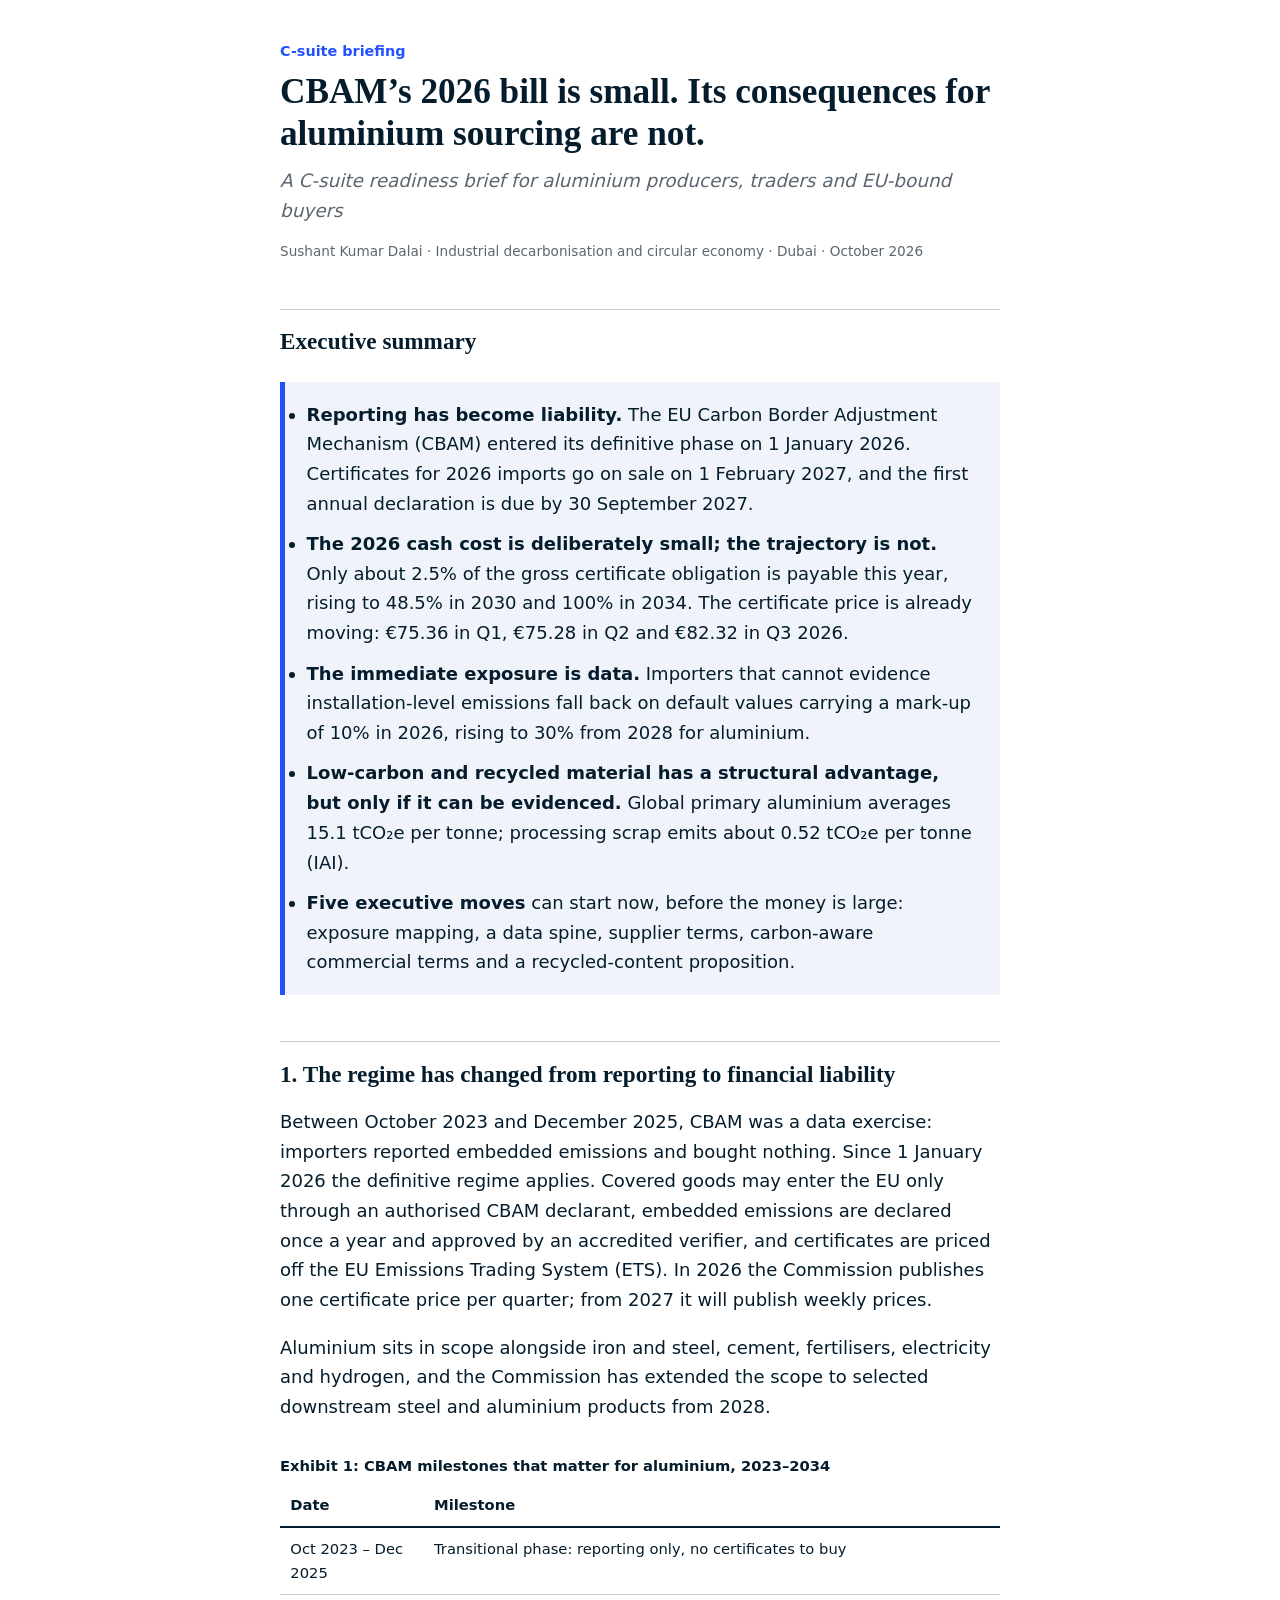
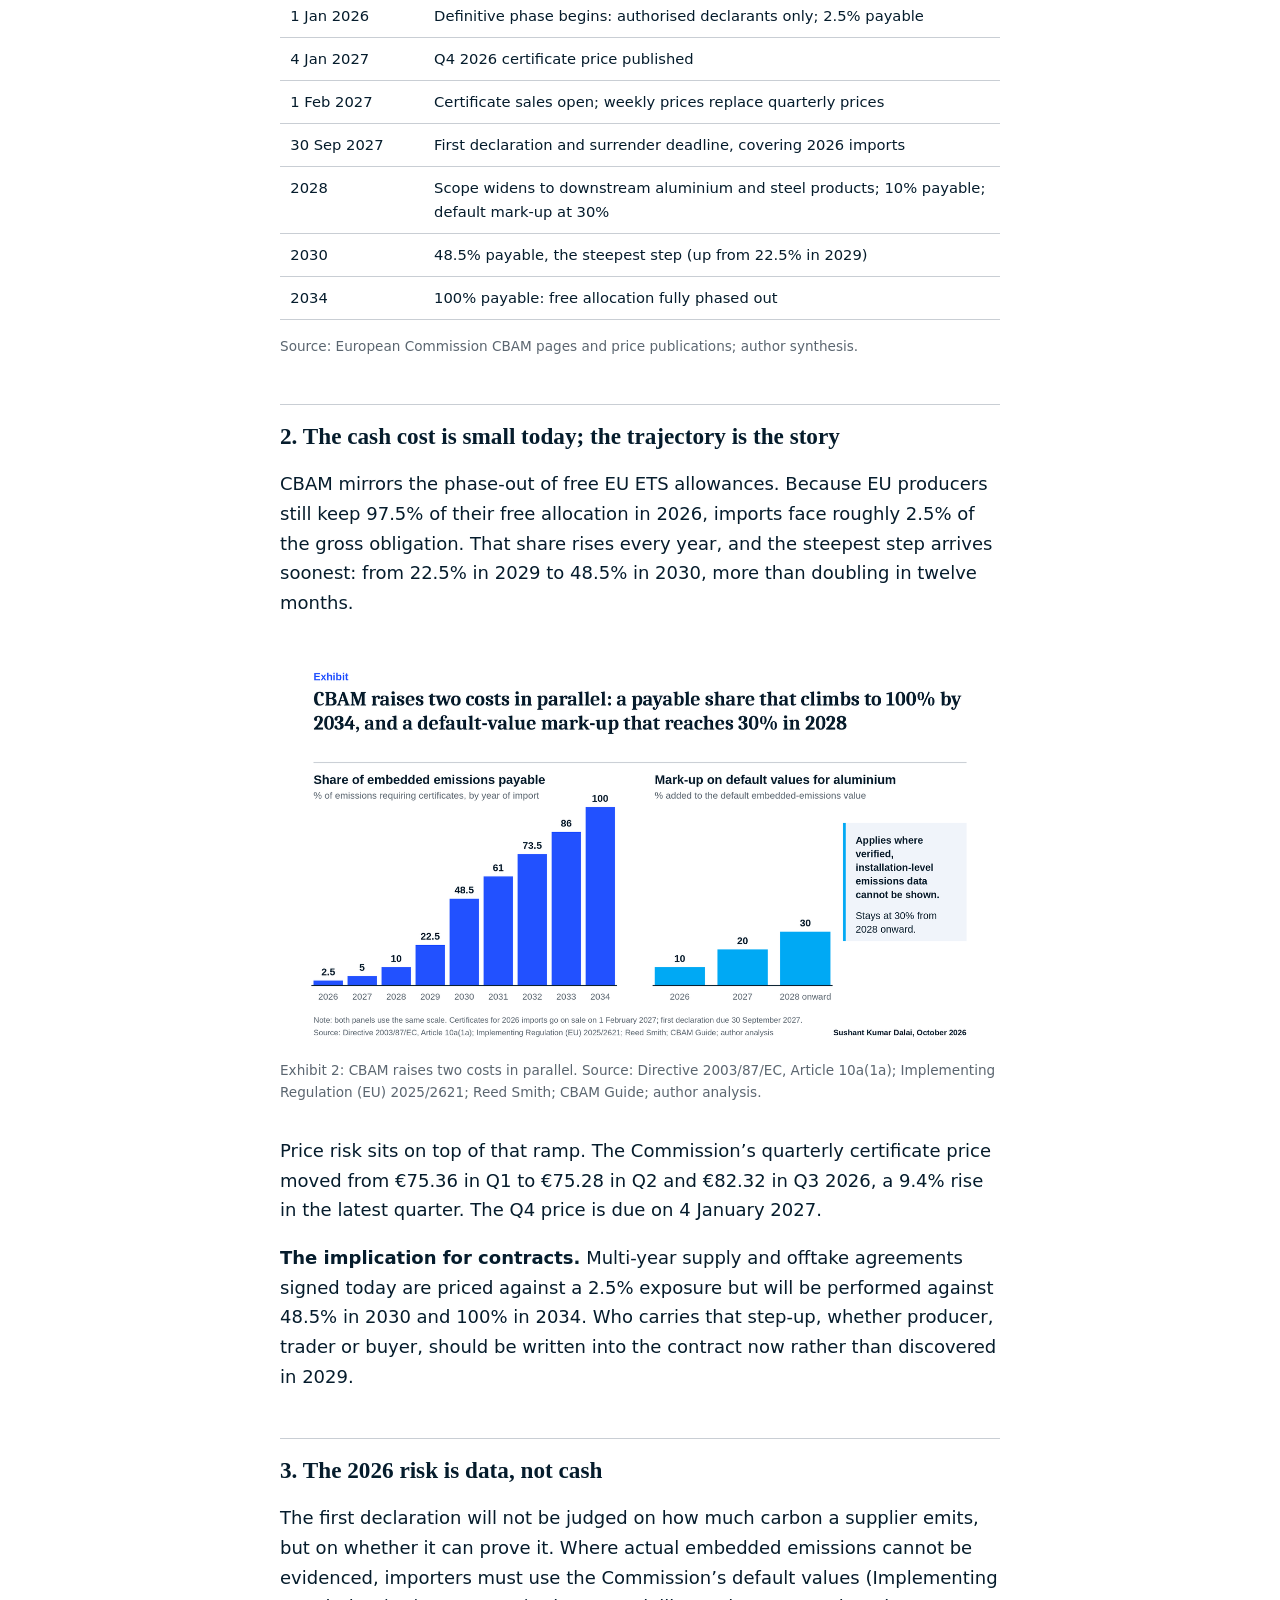
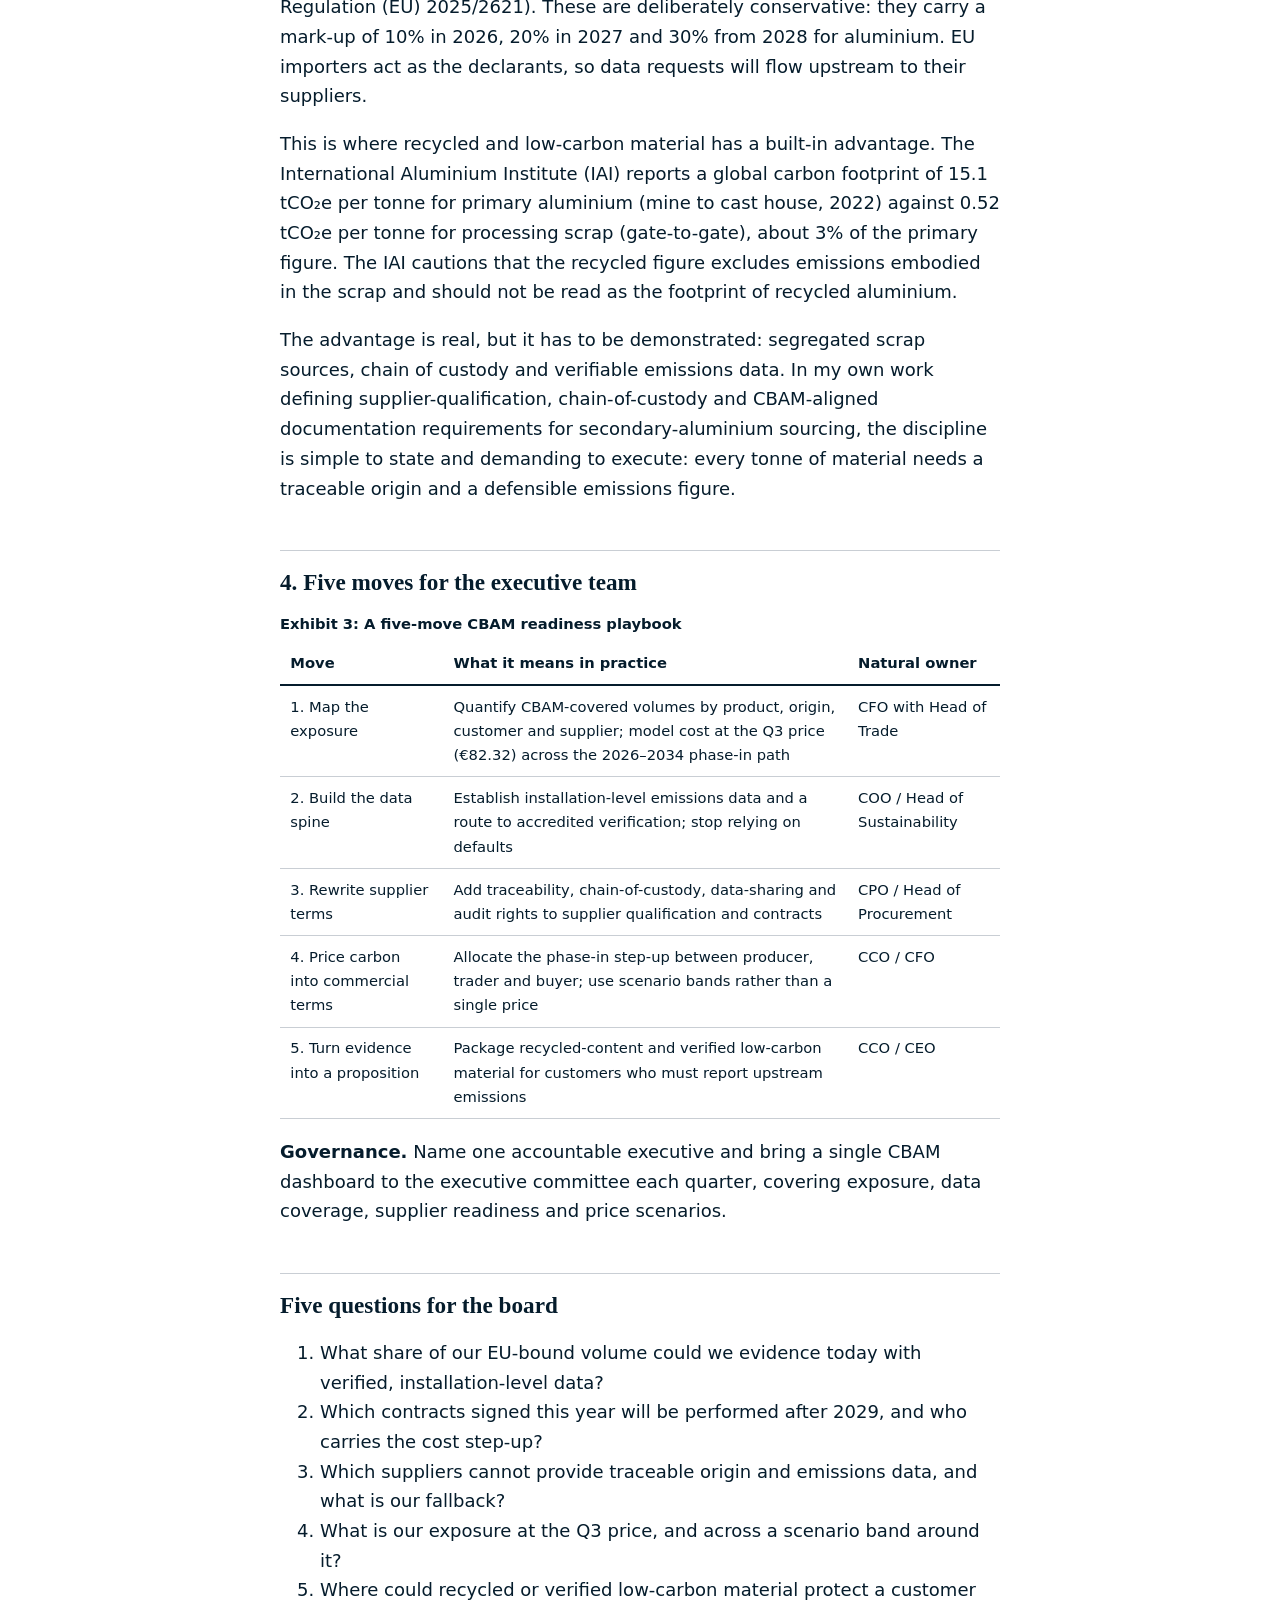
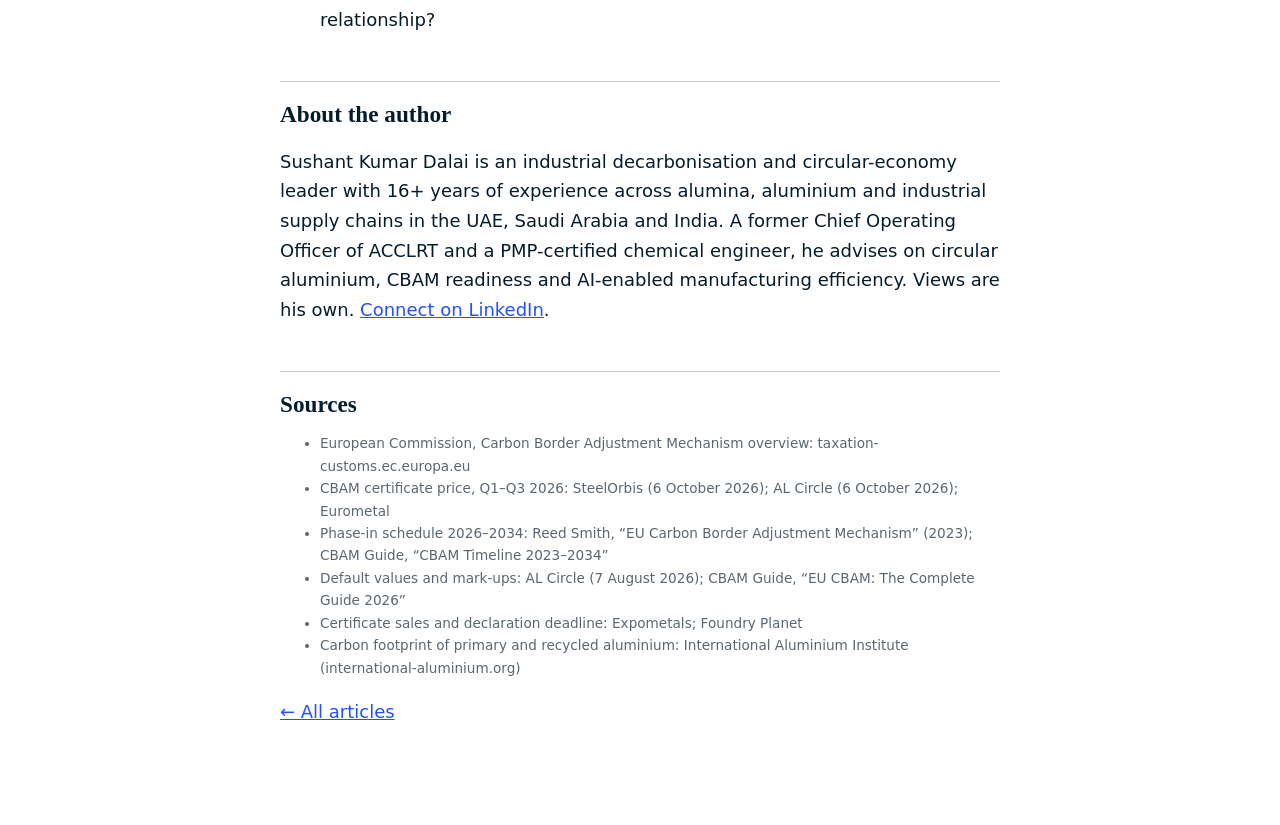
==== cbam-aluminium.html @ 8f53d55a "Add files via upload" ====
<!DOCTYPE html>
<html lang="en-GB">
<head>
<meta charset="utf-8">
<meta name="viewport" content="width=device-width, initial-scale=1">
<title>CBAM’s 2026 bill is small. Its consequences for aluminium sourcing are not.</title>
<meta name="description" content="A C-suite readiness brief for aluminium producers, traders and EU-bound buyers on the EU Carbon Border Adjustment Mechanism.">
<meta property="og:type" content="article">
<meta property="og:title" content="CBAM’s 2026 bill is small. Its consequences for aluminium sourcing are not.">
<meta property="og:description" content="A C-suite readiness brief for aluminium producers, traders and EU-bound buyers.">
<meta property="og:image" content="https://USERNAME.github.io/insights/article1_cbam_two_costs_exhibit_1376x768.png">
<link rel="stylesheet" href="style.css">
</head>
<body>
<main>
<p class="kicker">C-suite briefing</p>
<h1>CBAM’s 2026 bill is small. Its consequences for aluminium sourcing are not.</h1>
<p class="dek">A C-suite readiness brief for aluminium producers, traders and EU-bound buyers</p>
<p class="by">Sushant Kumar Dalai · Industrial decarbonisation and circular economy · Dubai · October 2026</p>

<h2>Executive summary</h2>
<ul class="box">
<li><strong>Reporting has become liability.</strong> The EU Carbon Border Adjustment Mechanism (CBAM) entered its definitive phase on 1 January 2026. Certificates for 2026 imports go on sale on 1 February 2027, and the first annual declaration is due by 30 September 2027.</li>
<li><strong>The 2026 cash cost is deliberately small; the trajectory is not.</strong> Only about 2.5% of the gross certificate obligation is payable this year, rising to 48.5% in 2030 and 100% in 2034. The certificate price is already moving: €75.36 in Q1, €75.28 in Q2 and €82.32 in Q3 2026.</li>
<li><strong>The immediate exposure is data.</strong> Importers that cannot evidence installation-level emissions fall back on default values carrying a mark-up of 10% in 2026, rising to 30% from 2028 for aluminium.</li>
<li><strong>Low-carbon and recycled material has a structural advantage, but only if it can be evidenced.</strong> Global primary aluminium averages 15.1 tCO₂e per tonne; processing scrap emits about 0.52 tCO₂e per tonne (IAI).</li>
<li><strong>Five executive moves</strong> can start now, before the money is large: exposure mapping, a data spine, supplier terms, carbon-aware commercial terms and a recycled-content proposition.</li>
</ul>

<h2>1. The regime has changed from reporting to financial liability</h2>
<p>Between October 2023 and December 2025, CBAM was a data exercise: importers reported embedded emissions and bought nothing. Since 1 January 2026 the definitive regime applies. Covered goods may enter the EU only through an authorised CBAM declarant, embedded emissions are declared once a year and approved by an accredited verifier, and certificates are priced off the EU Emissions Trading System (ETS). In 2026 the Commission publishes one certificate price per quarter; from 2027 it will publish weekly prices.</p>
<p>Aluminium sits in scope alongside iron and steel, cement, fertilisers, electricity and hydrogen, and the Commission has extended the scope to selected downstream steel and aluminium products from 2028.</p>
<figure>
<table>
<caption style="text-align:left;font-weight:700;padding-bottom:.4em">Exhibit 1: CBAM milestones that matter for aluminium, 2023–2034</caption>
<thead><tr><th>Date</th><th>Milestone</th></tr></thead>
<tbody>
<tr><td>Oct 2023 – Dec 2025</td><td>Transitional phase: reporting only, no certificates to buy</td></tr>
<tr><td>1 Jan 2026</td><td>Definitive phase begins: authorised declarants only; 2.5% payable</td></tr>
<tr><td>4 Jan 2027</td><td>Q4 2026 certificate price published</td></tr>
<tr><td>1 Feb 2027</td><td>Certificate sales open; weekly prices replace quarterly prices</td></tr>
<tr><td>30 Sep 2027</td><td>First declaration and surrender deadline, covering 2026 imports</td></tr>
<tr><td>2028</td><td>Scope widens to downstream aluminium and steel products; 10% payable; default mark-up at 30%</td></tr>
<tr><td>2030</td><td>48.5% payable, the steepest step (up from 22.5% in 2029)</td></tr>
<tr><td>2034</td><td>100% payable: free allocation fully phased out</td></tr>
</tbody></table>
<figcaption>Source: European Commission CBAM pages and price publications; author synthesis.</figcaption>
</figure>

<h2>2. The cash cost is small today; the trajectory is the story</h2>
<p>CBAM mirrors the phase-out of free EU ETS allowances. Because EU producers still keep 97.5% of their free allocation in 2026, imports face roughly 2.5% of the gross obligation. That share rises every year, and the steepest step arrives soonest: from 22.5% in 2029 to 48.5% in 2030, more than doubling in twelve months.</p>
<figure>
<img src="article1_cbam_two_costs_exhibit_1376x768.png" alt="Two panels: the share of embedded emissions payable under CBAM rises from 2.5% in 2026 to 100% in 2034; the mark-up on default values for aluminium is 10% in 2026, 20% in 2027 and 30% from 2028.">
<figcaption>Exhibit 2: CBAM raises two costs in parallel. Source: Directive 2003/87/EC, Article 10a(1a); Implementing Regulation (EU) 2025/2621; Reed Smith; CBAM Guide; author analysis.</figcaption>
</figure>
<p>Price risk sits on top of that ramp. The Commission’s quarterly certificate price moved from €75.36 in Q1 to €75.28 in Q2 and €82.32 in Q3 2026, a 9.4% rise in the latest quarter. The Q4 price is due on 4 January 2027.</p>
<p><strong>The implication for contracts.</strong> Multi-year supply and offtake agreements signed today are priced against a 2.5% exposure but will be performed against 48.5% in 2030 and 100% in 2034. Who carries that step-up, whether producer, trader or buyer, should be written into the contract now rather than discovered in 2029.</p>

<h2>3. The 2026 risk is data, not cash</h2>
<p>The first declaration will not be judged on how much carbon a supplier emits, but on whether it can prove it. Where actual embedded emissions cannot be evidenced, importers must use the Commission’s default values (Implementing Regulation (EU) 2025/2621). These are deliberately conservative: they carry a mark-up of 10% in 2026, 20% in 2027 and 30% from 2028 for aluminium. EU importers act as the declarants, so data requests will flow upstream to their suppliers.</p>
<p>This is where recycled and low-carbon material has a built-in advantage. The International Aluminium Institute (IAI) reports a global carbon footprint of 15.1 tCO₂e per tonne for primary aluminium (mine to cast house, 2022) against 0.52 tCO₂e per tonne for processing scrap (gate-to-gate), about 3% of the primary figure. The IAI cautions that the recycled figure excludes emissions embodied in the scrap and should not be read as the footprint of recycled aluminium.</p>
<p>The advantage is real, but it has to be demonstrated: segregated scrap sources, chain of custody and verifiable emissions data. In my own work defining supplier-qualification, chain-of-custody and CBAM-aligned documentation requirements for secondary-aluminium sourcing, the discipline is simple to state and demanding to execute: every tonne of material needs a traceable origin and a defensible emissions figure.</p>

<h2>4. Five moves for the executive team</h2>
<table>
<caption style="text-align:left;font-weight:700;padding-bottom:.4em">Exhibit 3: A five-move CBAM readiness playbook</caption>
<thead><tr><th>Move</th><th>What it means in practice</th><th>Natural owner</th></tr></thead>
<tbody>
<tr><td>1. Map the exposure</td><td>Quantify CBAM-covered volumes by product, origin, customer and supplier; model cost at the Q3 price (€82.32) across the 2026–2034 phase-in path</td><td>CFO with Head of Trade</td></tr>
<tr><td>2. Build the data spine</td><td>Establish installation-level emissions data and a route to accredited verification; stop relying on defaults</td><td>COO / Head of Sustainability</td></tr>
<tr><td>3. Rewrite supplier terms</td><td>Add traceability, chain-of-custody, data-sharing and audit rights to supplier qualification and contracts</td><td>CPO / Head of Procurement</td></tr>
<tr><td>4. Price carbon into commercial terms</td><td>Allocate the phase-in step-up between producer, trader and buyer; use scenario bands rather than a single price</td><td>CCO / CFO</td></tr>
<tr><td>5. Turn evidence into a proposition</td><td>Package recycled-content and verified low-carbon material for customers who must report upstream emissions</td><td>CCO / CEO</td></tr>
</tbody></table>
<p><strong>Governance.</strong> Name one accountable executive and bring a single CBAM dashboard to the executive committee each quarter, covering exposure, data coverage, supplier readiness and price scenarios.</p>

<h2>Five questions for the board</h2>
<ol>
<li>What share of our EU-bound volume could we evidence today with verified, installation-level data?</li>
<li>Which contracts signed this year will be performed after 2029, and who carries the cost step-up?</li>
<li>Which suppliers cannot provide traceable origin and emissions data, and what is our fallback?</li>
<li>What is our exposure at the Q3 price, and across a scenario band around it?</li>
<li>Where could recycled or verified low-carbon material protect a customer relationship?</li>
</ol>

<h2>About the author</h2>
<p>Sushant Kumar Dalai is an industrial decarbonisation and circular-economy leader with 16+ years of experience across alumina, aluminium and industrial supply chains in the UAE, Saudi Arabia and India. A former Chief Operating Officer of ACCLRT and a PMP-certified chemical engineer, he advises on circular aluminium, CBAM readiness and AI-enabled manufacturing efficiency. Views are his own. <a href="https://www.linkedin.com/in/sushant-kumar-dalai-pmp-46235632">Connect on LinkedIn</a>.</p>

<h2>Sources</h2>
<ul class="src">
<li>European Commission, Carbon Border Adjustment Mechanism overview: taxation-customs.ec.europa.eu</li>
<li>CBAM certificate price, Q1–Q3 2026: SteelOrbis (6 October 2026); AL Circle (6 October 2026); Eurometal</li>
<li>Phase-in schedule 2026–2034: Reed Smith, “EU Carbon Border Adjustment Mechanism” (2023); CBAM Guide, “CBAM Timeline 2023–2034”</li>
<li>Default values and mark-ups: AL Circle (7 August 2026); CBAM Guide, “EU CBAM: The Complete Guide 2026”</li>
<li>Certificate sales and declaration deadline: Expometals; Foundry Planet</li>
<li>Carbon footprint of primary and recycled aluminium: International Aluminium Institute (international-aluminium.org)</li>
</ul>
<p><a href="index.html">← All articles</a></p>
</main>
</body>
</html>
---- style.css ----
:root{--navy:#051c2c;--blue:#2251ff;--grey:#5b6670;--rule:#c9ced4;--pale:#f0f4fa}
*{box-sizing:border-box}
body{margin:0;font:18px/1.65 system-ui,-apple-system,"Segoe UI",Arial,sans-serif;color:var(--navy);background:#fff}
main{max-width:760px;margin:0 auto;padding:40px 20px 80px}
h1,h2{font-family:Georgia,"Times New Roman",serif;line-height:1.2}
h1{font-size:2.2rem;margin:.2em 0 .3em}
h2{font-size:1.45rem;margin:2em 0 .6em;border-top:1px solid var(--rule);padding-top:.8em}
a{color:var(--blue)}
.kicker{color:var(--blue);font-weight:700;font-size:.9rem;margin:0}
.dek{color:var(--grey);font-size:1.15rem;margin:0 0 .6em;font-style:italic}
.by,.src{font-size:.85rem;color:var(--grey)}
.box{background:var(--pale);border-left:5px solid var(--blue);padding:.4em 1.2em;margin:1.4em 0}
.box li{margin:.6em 0}
figure{margin:1.8em 0}
img{max-width:100%;height:auto;display:block}
figcaption{font-size:.85rem;color:var(--grey);margin-top:.5em}
table{width:100%;border-collapse:collapse;font-size:.92rem;display:block;overflow-x:auto;margin:1em 0}
th,td{text-align:left;padding:.6em .7em;border-bottom:1px solid var(--rule);vertical-align:top}
th{border-bottom:2px solid var(--navy)}
.card{display:block;margin:1.6em 0;padding-bottom:1.4em;border-bottom:1px solid var(--rule);color:inherit;text-decoration:none}
.card h2{border:0;padding:0;margin:.6em 0 .2em;color:var(--blue)}
@media(max-width:600px){body{font-size:17px}h1{font-size:1.7rem}}
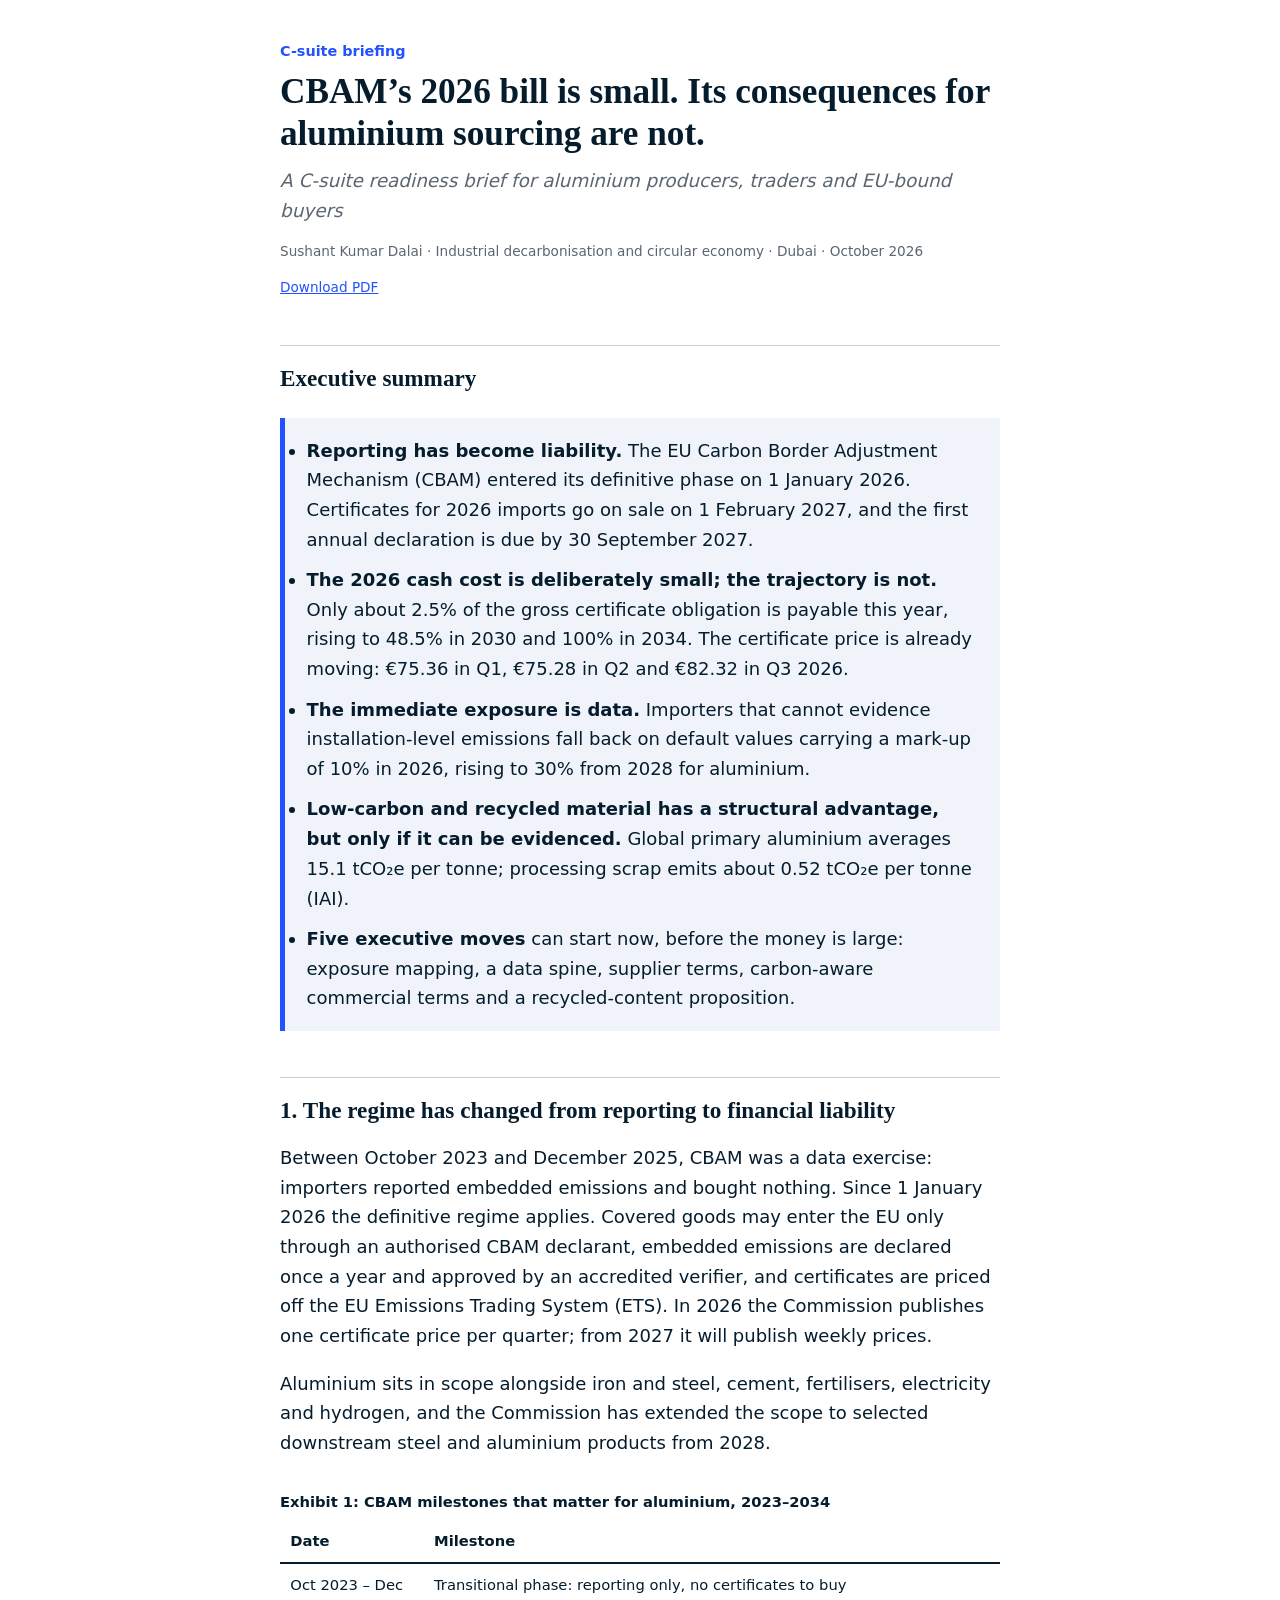
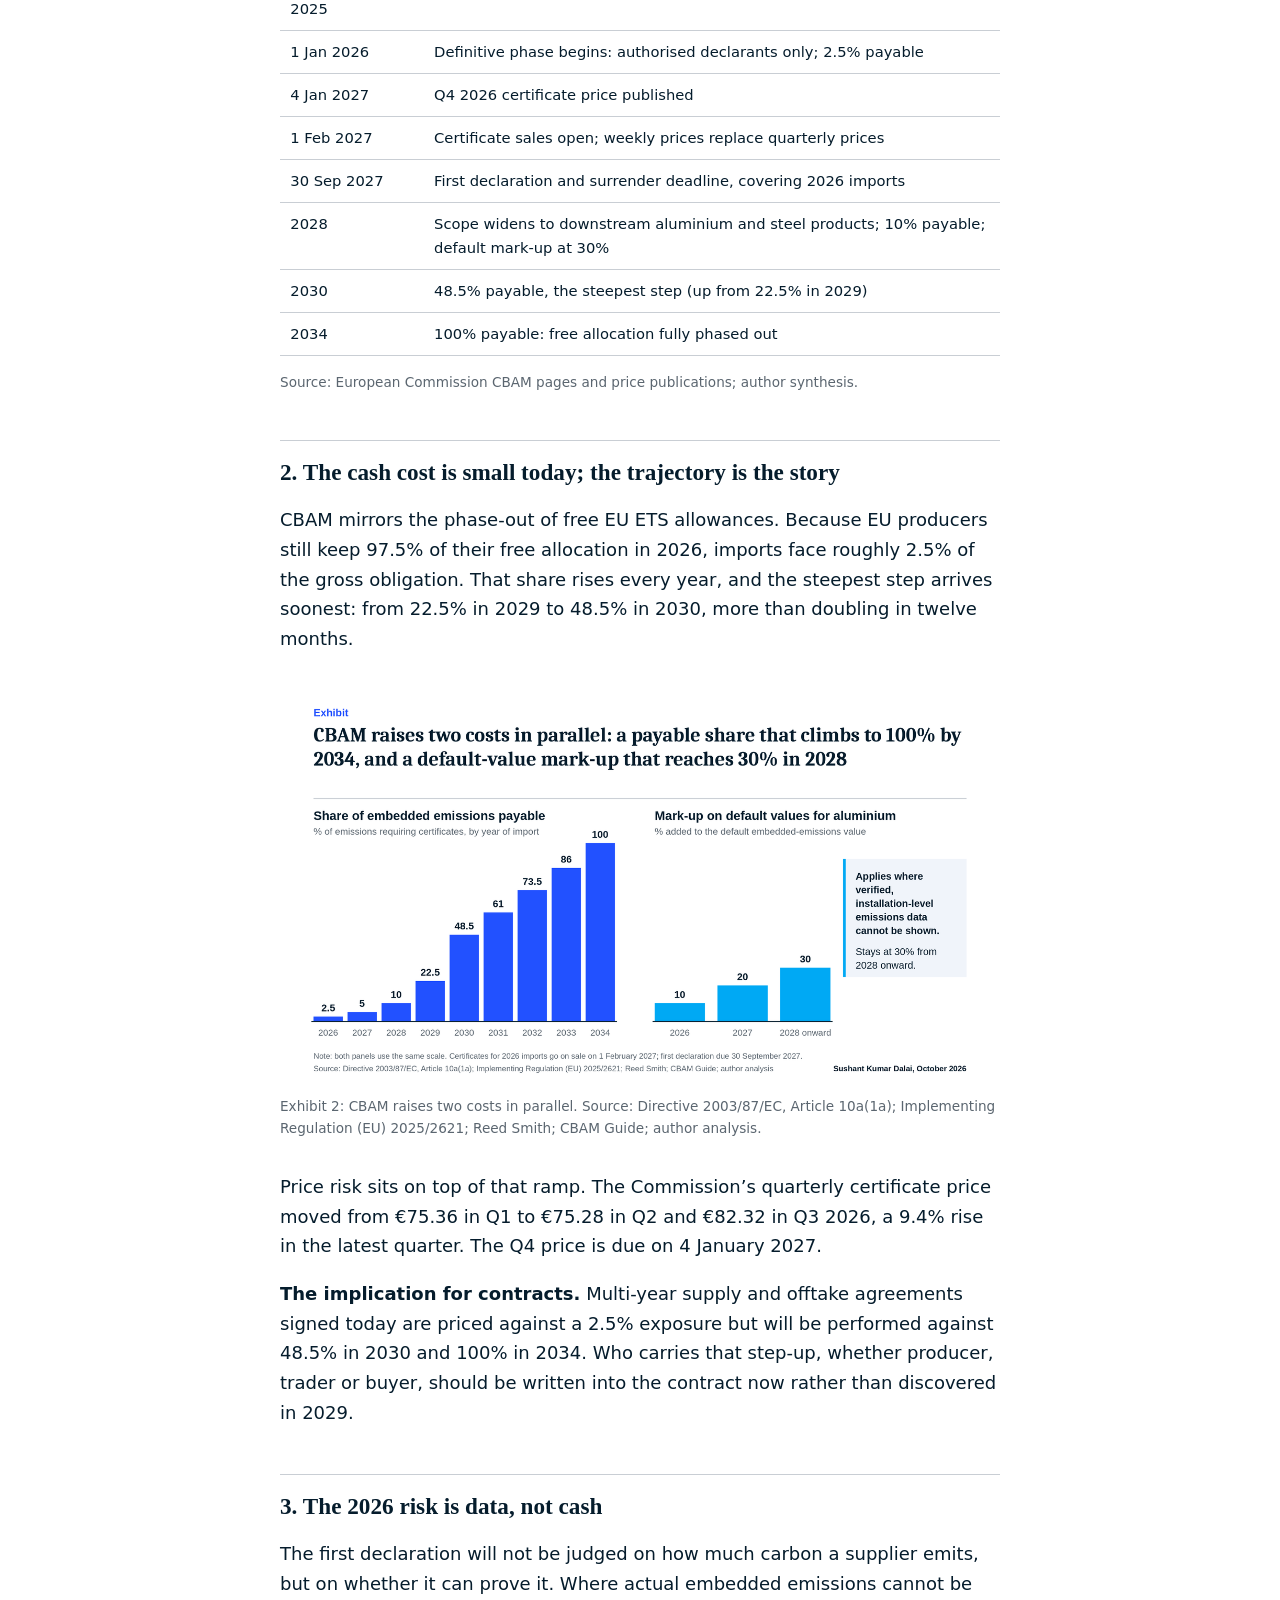
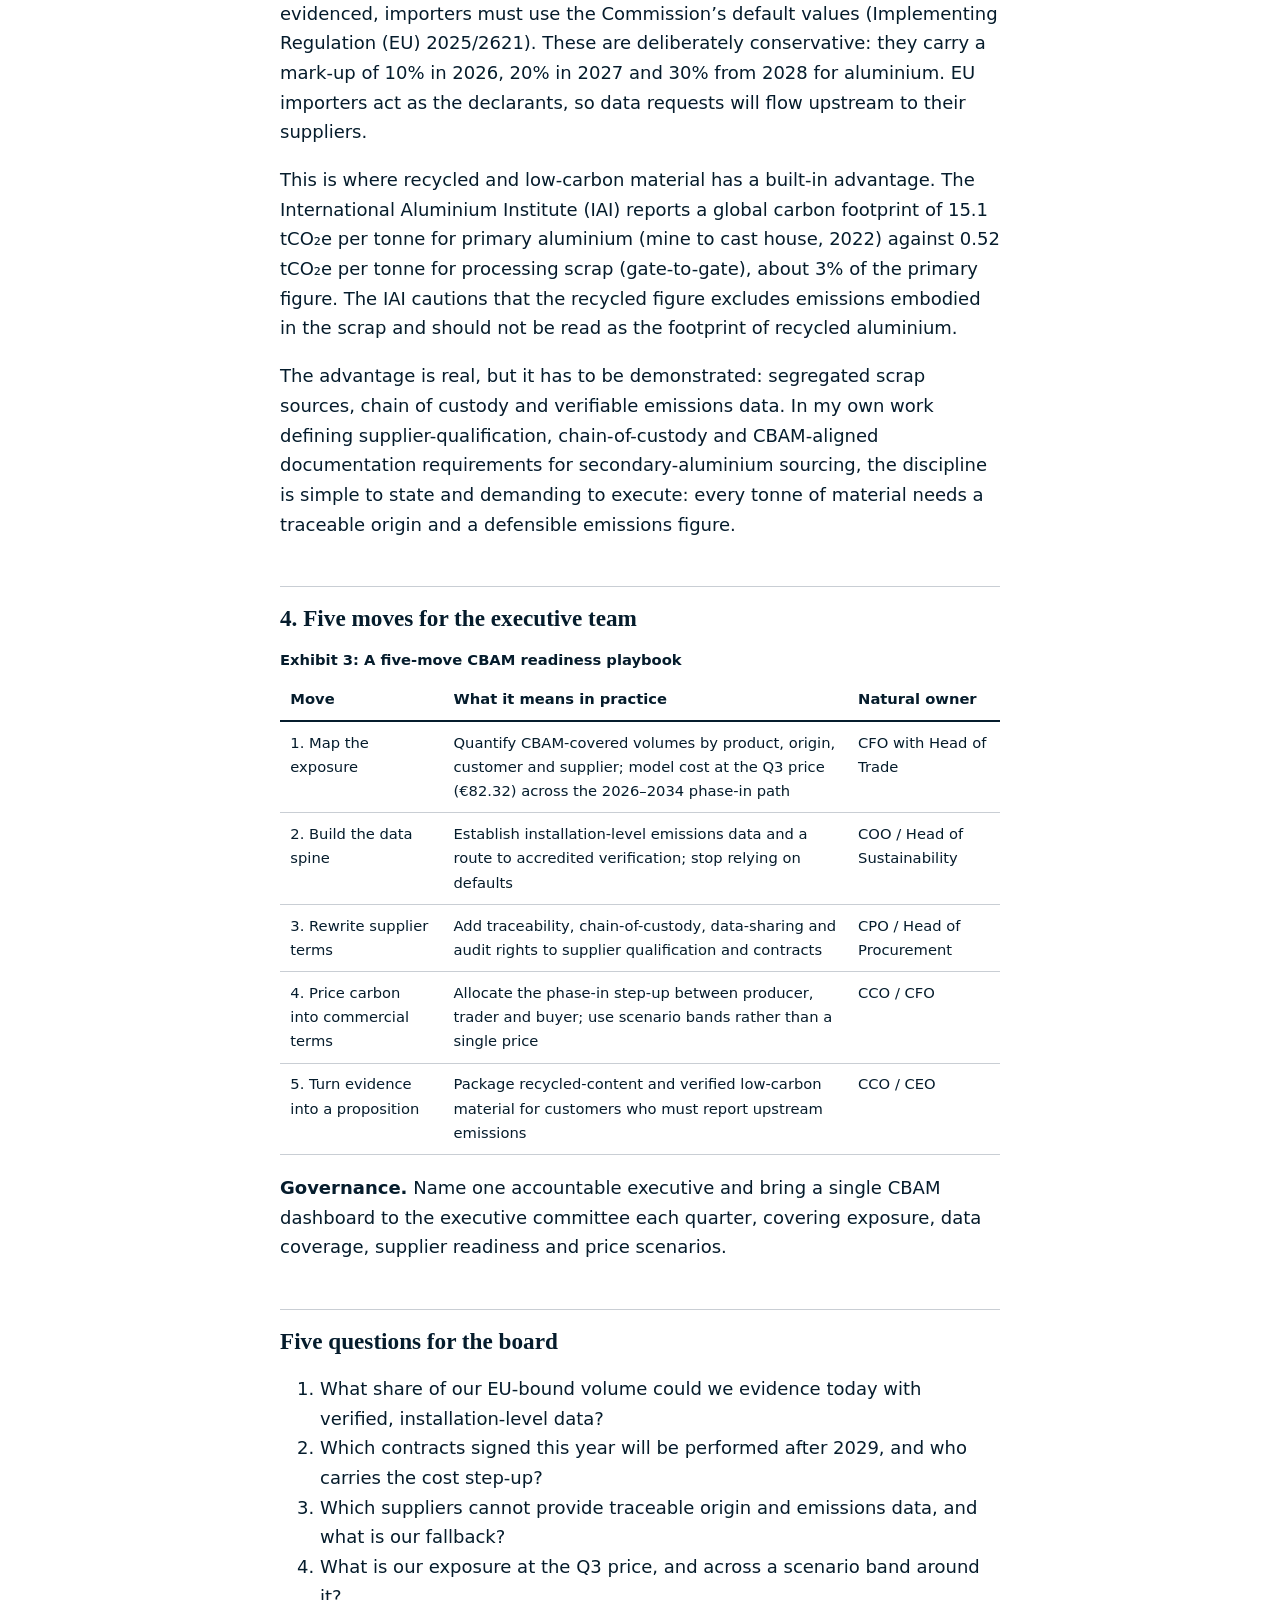
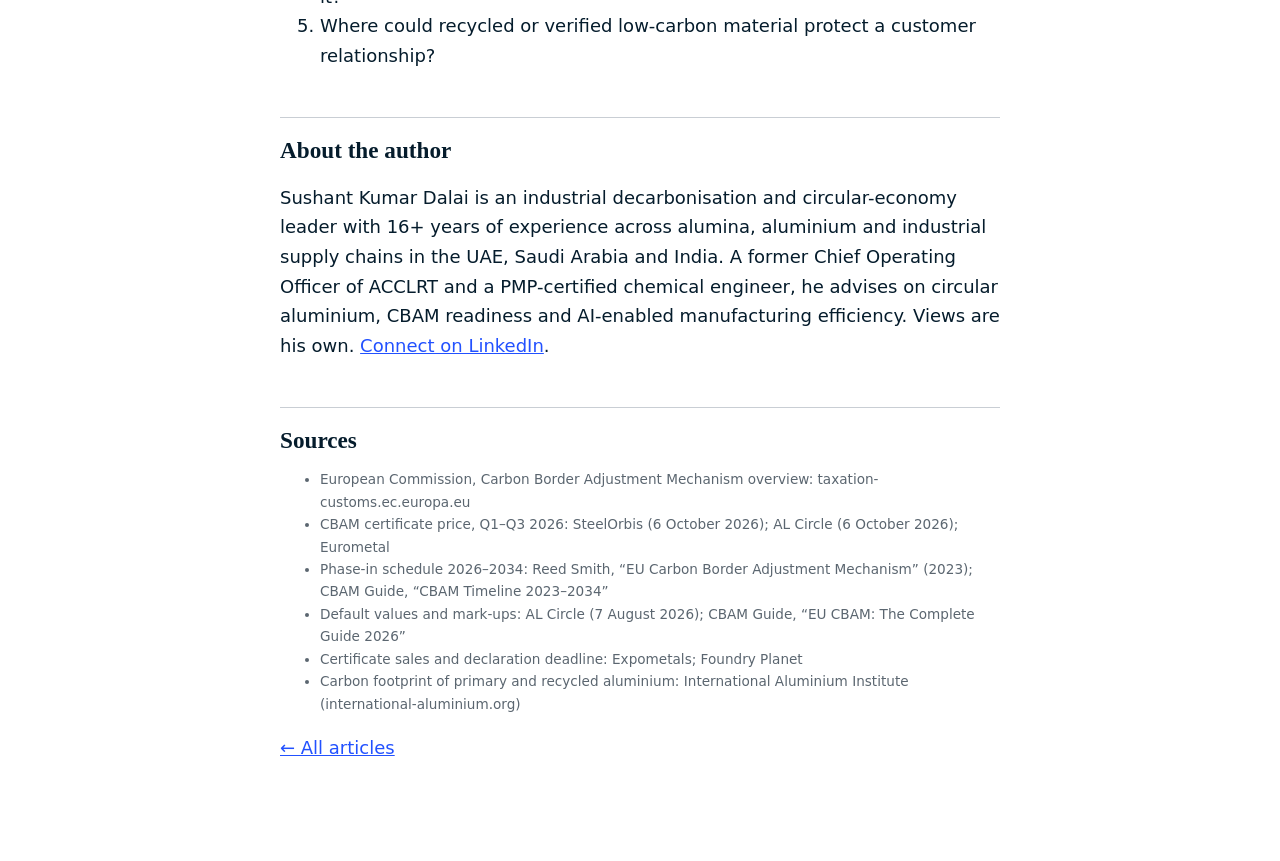
==== commit c91a1d80: "Add CBAM PDF link and update LinkedIn profile URL" ====
--- a/cbam-aluminium.html
+++ b/cbam-aluminium.html
@@ -17,6 +17,7 @@
 <h1>CBAM’s 2026 bill is small. Its consequences for aluminium sourcing are not.</h1>
 <p class="dek">A C-suite readiness brief for aluminium producers, traders and EU-bound buyers</p>
 <p class="by">Sushant Kumar Dalai · Industrial decarbonisation and circular economy · Dubai · October 2026</p>
+<p class="by"><a href="CBAM%27s%202026%20bill%20is%20small.%20Its%20consequences%20for%20aluminium%20sourcing%20are%20not.pdf">Download PDF</a></p>
 
 <h2>Executive summary</h2>
 <ul class="box">
@@ -84,7 +85,7 @@
 </ol>
 
 <h2>About the author</h2>
-<p>Sushant Kumar Dalai is an industrial decarbonisation and circular-economy leader with 16+ years of experience across alumina, aluminium and industrial supply chains in the UAE, Saudi Arabia and India. A former Chief Operating Officer of ACCLRT and a PMP-certified chemical engineer, he advises on circular aluminium, CBAM readiness and AI-enabled manufacturing efficiency. Views are his own. <a href="https://www.linkedin.com/in/sushant-kumar-dalai-pmp-46235632">Connect on LinkedIn</a>.</p>
+<p>Sushant Kumar Dalai is an industrial decarbonisation and circular-economy leader with 16+ years of experience across alumina, aluminium and industrial supply chains in the UAE, Saudi Arabia and India. A former Chief Operating Officer of ACCLRT and a PMP-certified chemical engineer, he advises on circular aluminium, CBAM readiness and AI-enabled manufacturing efficiency. Views are his own. <a href="https://www.linkedin.com/in/sushant-circularmetals/">Connect on LinkedIn</a>.</p>
 
 <h2>Sources</h2>
 <ul class="src">
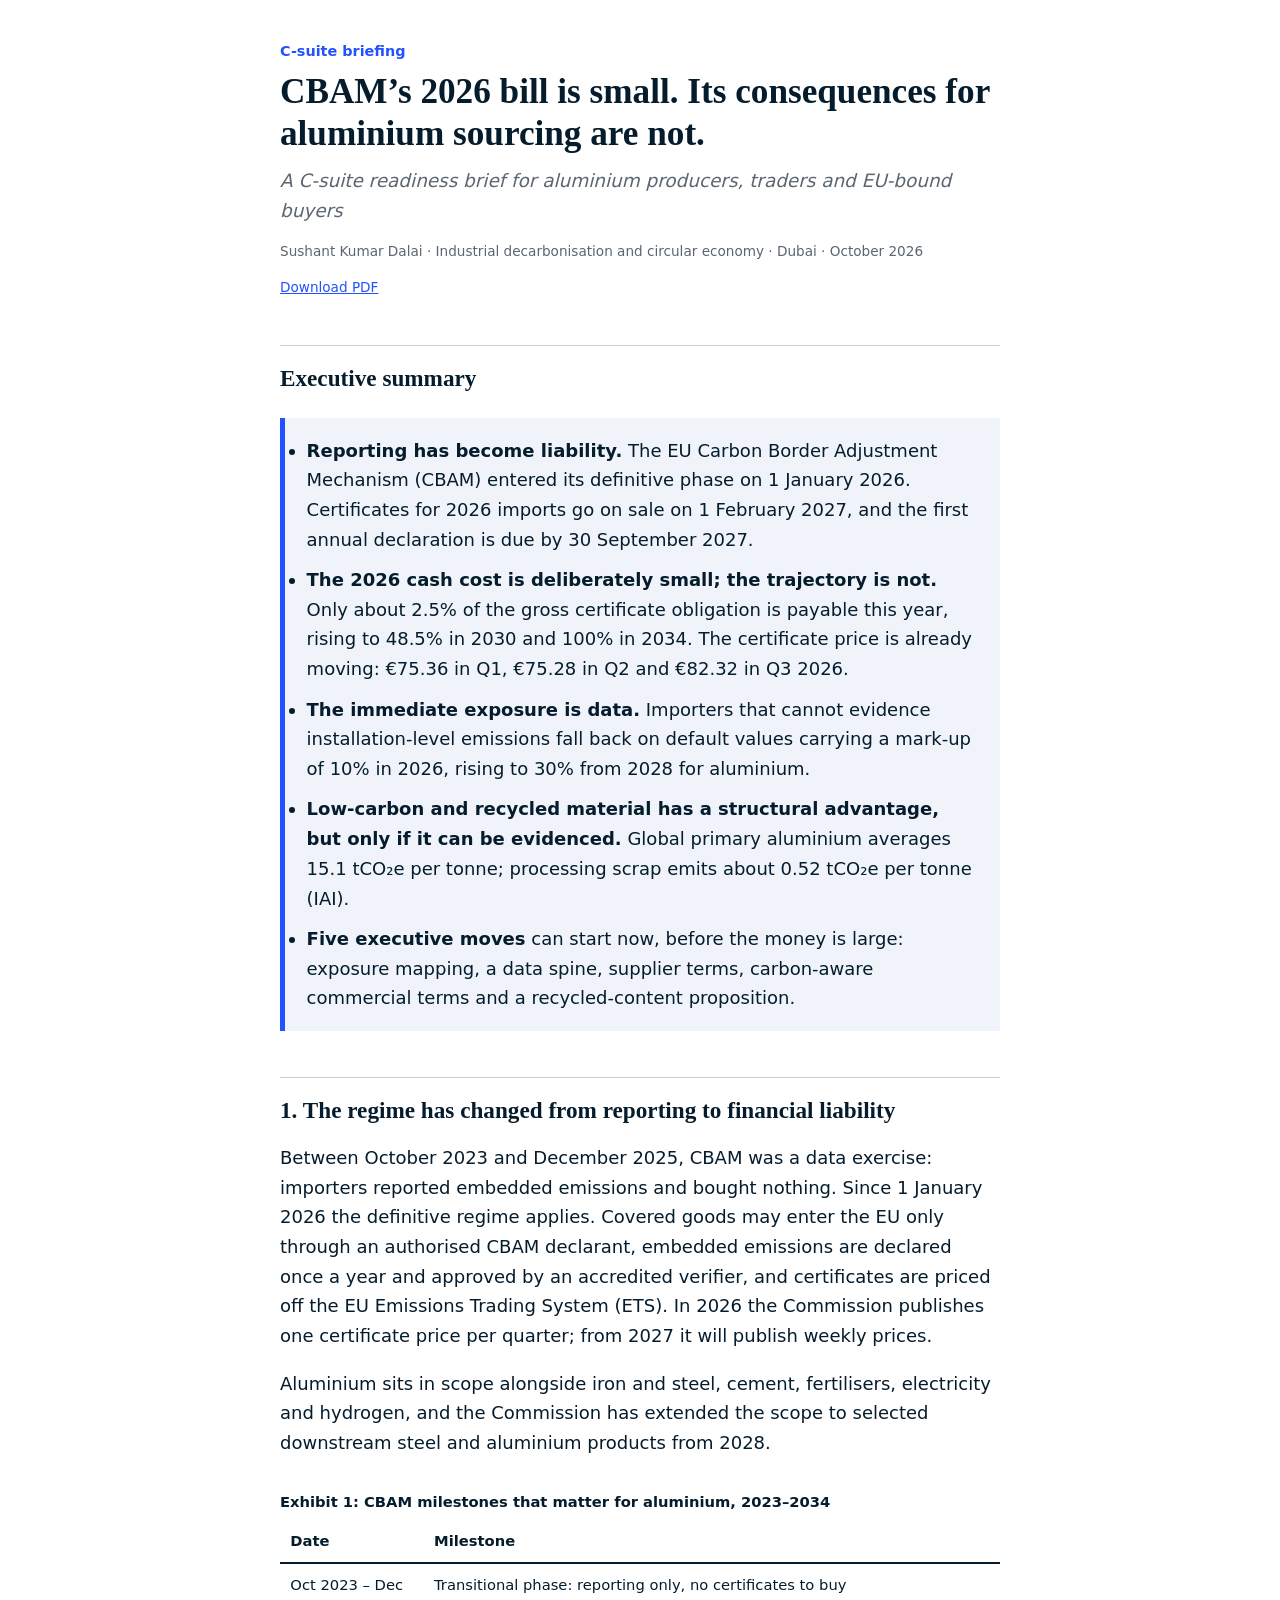
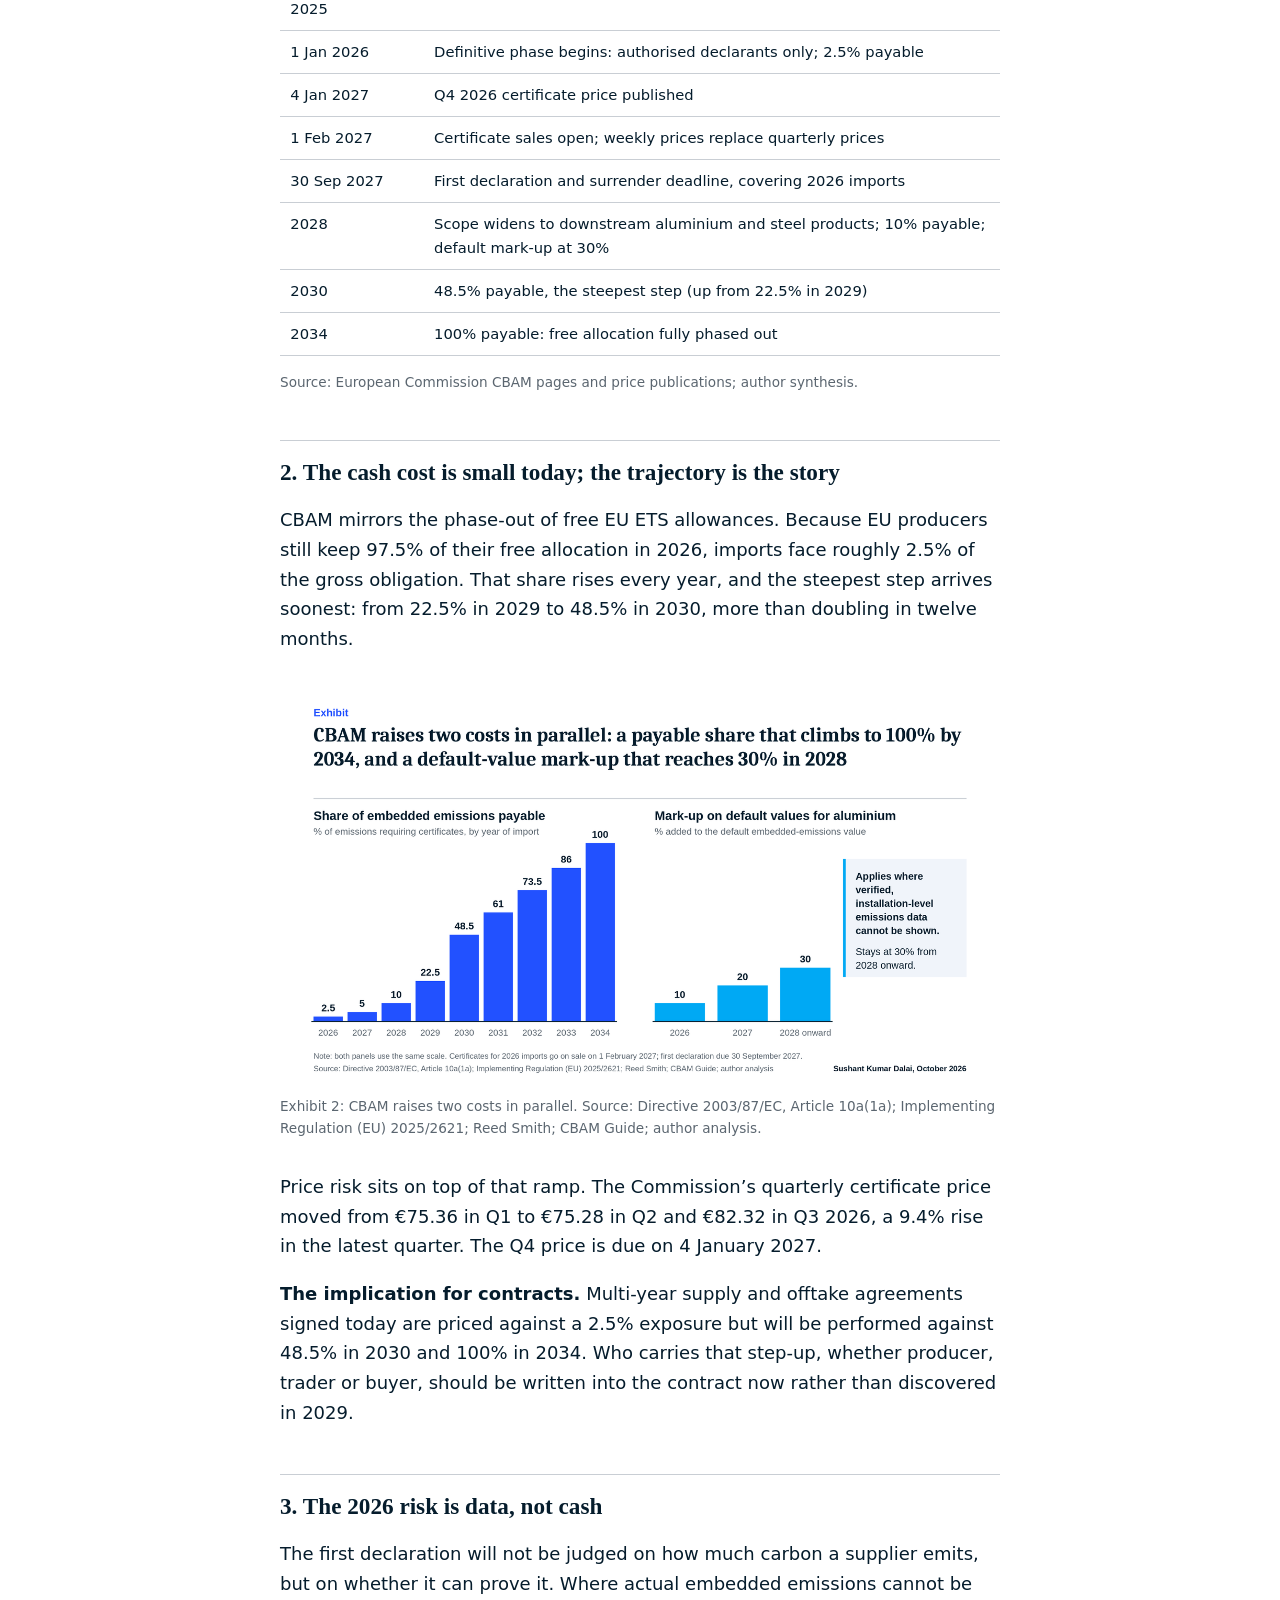
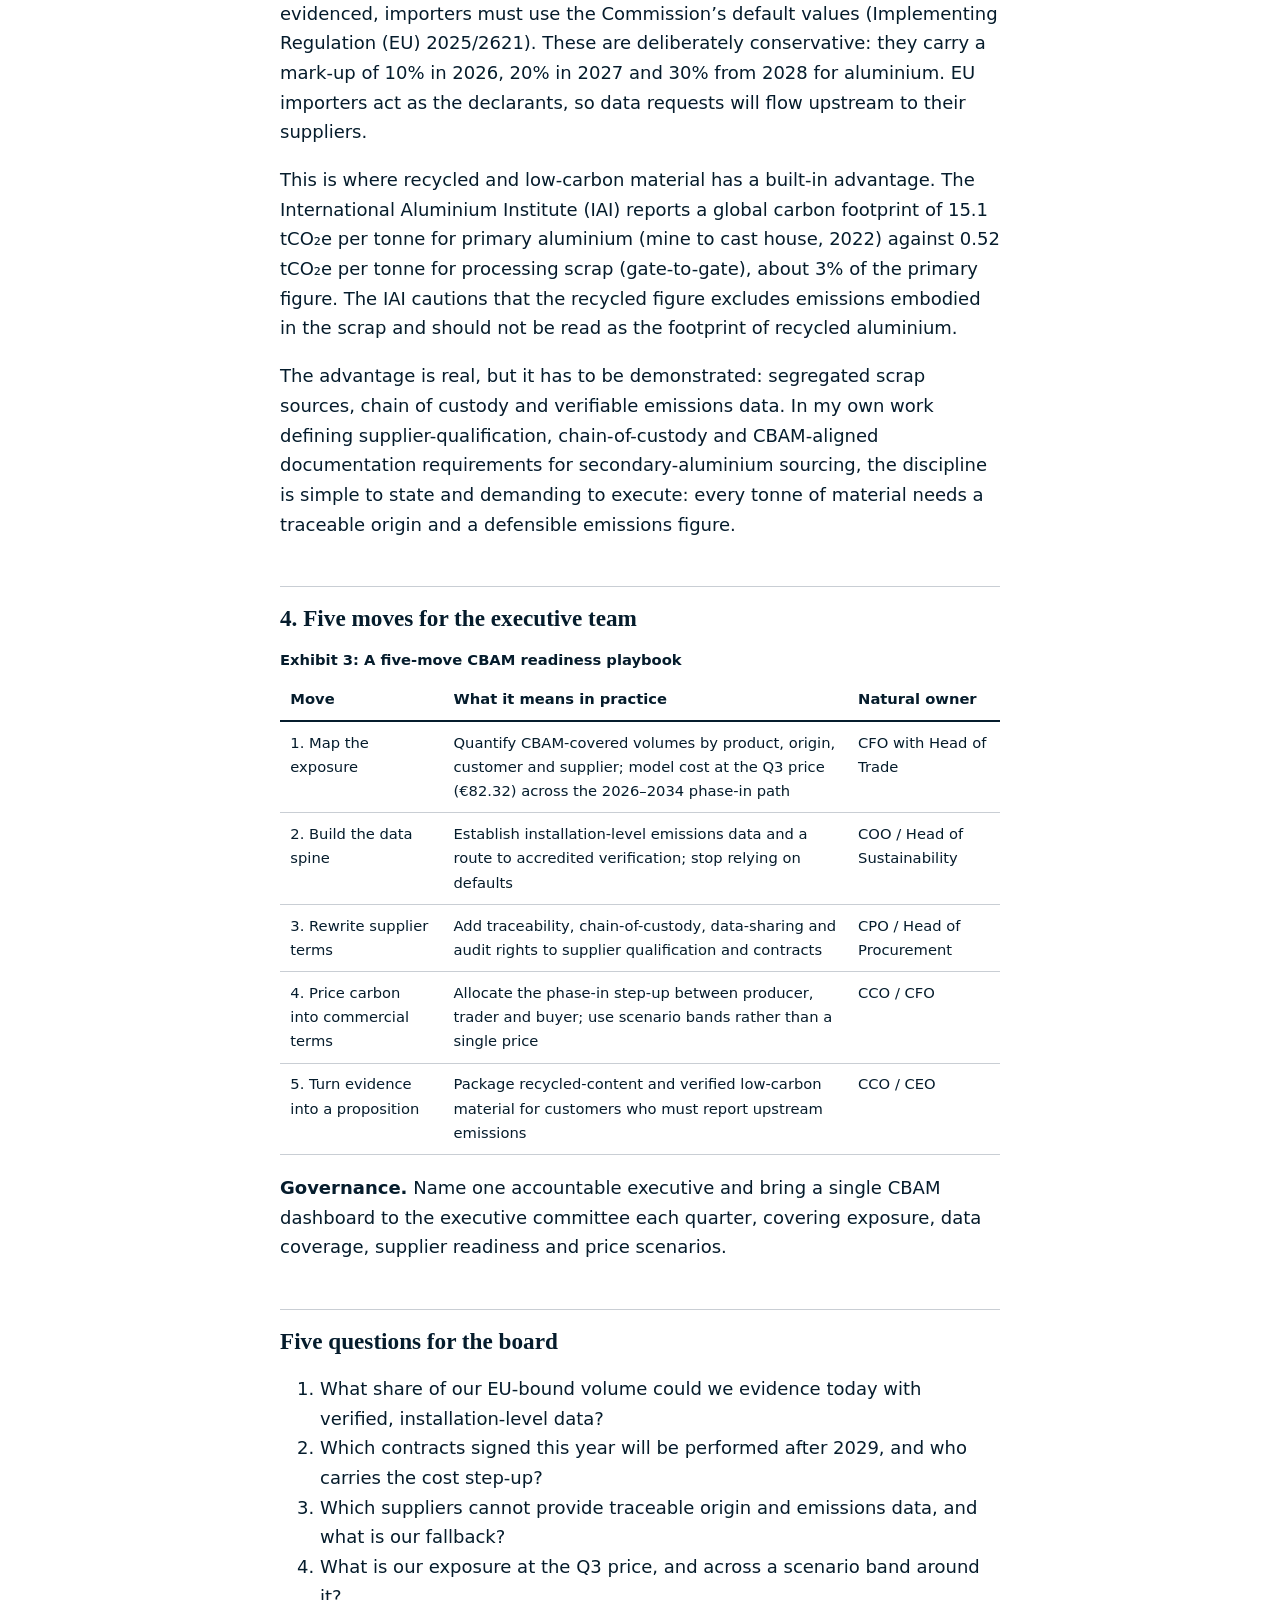
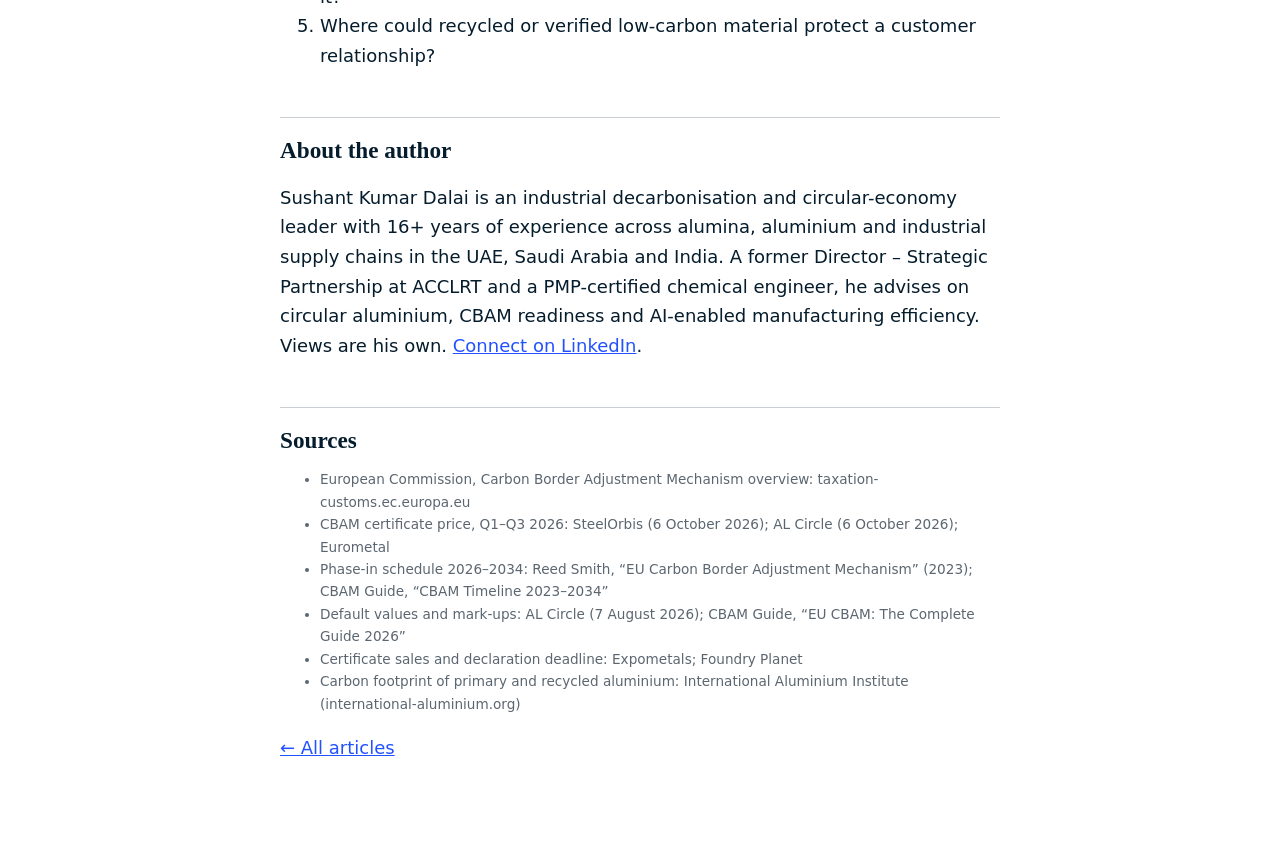
==== commit 3af4092b: "Update author title at ACCLRT" ====
--- a/cbam-aluminium.html
+++ b/cbam-aluminium.html
@@ -8,7 +8,6 @@
 <meta property="og:type" content="article">
 <meta property="og:title" content="CBAM’s 2026 bill is small. Its consequences for aluminium sourcing are not.">
 <meta property="og:description" content="A C-suite readiness brief for aluminium producers, traders and EU-bound buyers.">
-<meta property="og:image" content="https://USERNAME.github.io/insights/article1_cbam_two_costs_exhibit_1376x768.png">
 <link rel="stylesheet" href="style.css">
 </head>
 <body>
@@ -85,7 +84,7 @@
 </ol>
 
 <h2>About the author</h2>
-<p>Sushant Kumar Dalai is an industrial decarbonisation and circular-economy leader with 16+ years of experience across alumina, aluminium and industrial supply chains in the UAE, Saudi Arabia and India. A former Chief Operating Officer of ACCLRT and a PMP-certified chemical engineer, he advises on circular aluminium, CBAM readiness and AI-enabled manufacturing efficiency. Views are his own. <a href="https://www.linkedin.com/in/sushant-circularmetals/">Connect on LinkedIn</a>.</p>
+<p>Sushant Kumar Dalai is an industrial decarbonisation and circular-economy leader with 16+ years of experience across alumina, aluminium and industrial supply chains in the UAE, Saudi Arabia and India. A former Director – Strategic Partnership at ACCLRT and a PMP-certified chemical engineer, he advises on circular aluminium, CBAM readiness and AI-enabled manufacturing efficiency. Views are his own. <a href="https://www.linkedin.com/in/sushant-circularmetals/">Connect on LinkedIn</a>.</p>
 
 <h2>Sources</h2>
 <ul class="src">
